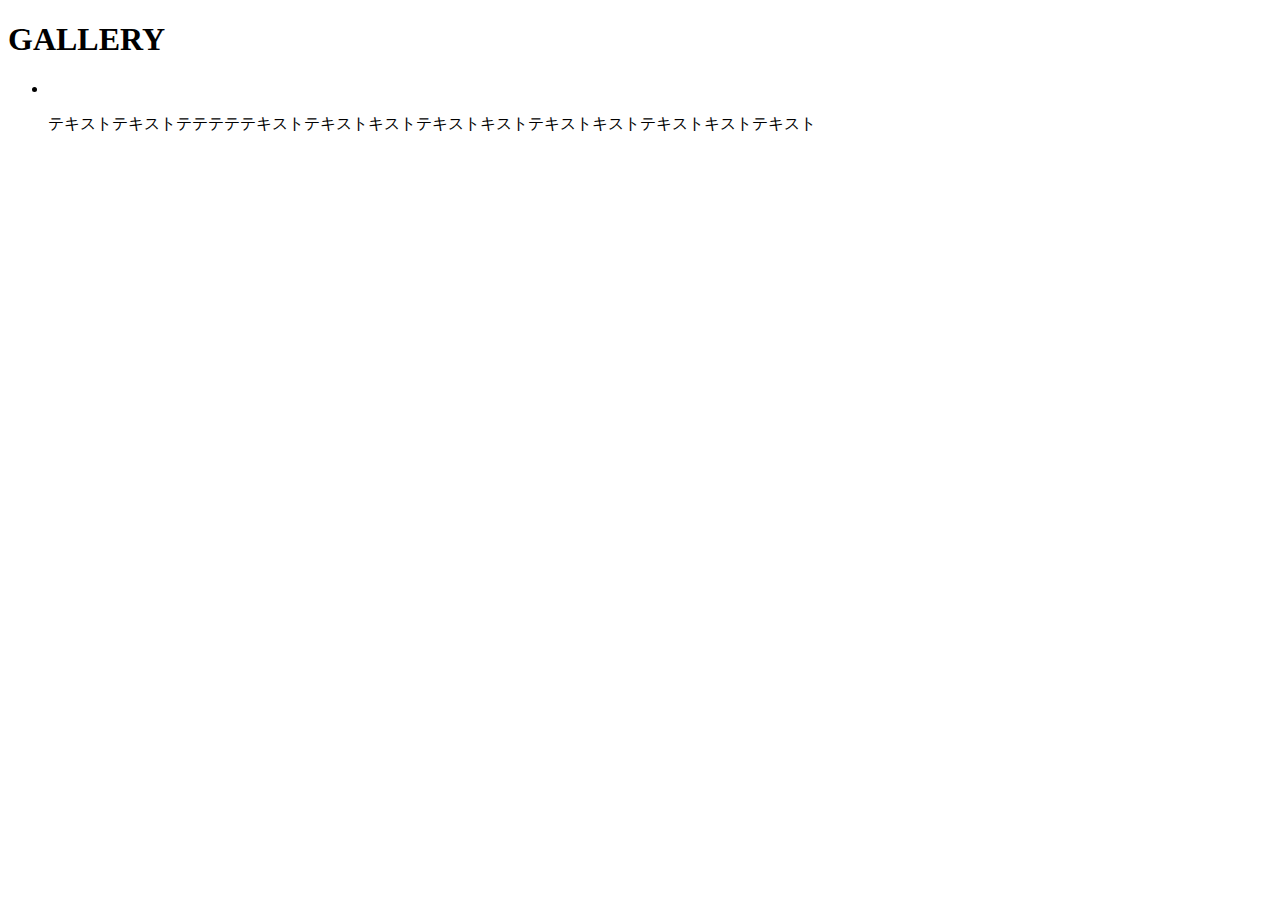
==== docs/gallery.html @ d65800fa "folder place change" ====
<!DOCTYPE html>
<html lang="ja">
<head>
    <title>BangkokGallerySite|Gallery</title>
    <meta name="keywords" content="バンコク,Bangkok,タイ,Thai,観光,">
    <meta name="description" content="バンコクの観光地や公共交通機関などについて、画像メインで紹介しております。">
    <meta charset="UTF-8">
    <meta name="viewport" content="width=device-width">
    <link rel="stylesheet" href="../css/reset.css">
    <link rel="stylesheet" href="../css/gallery.css">
</head>
<body>
<header>
    <div class="container">
        <h1 class="title">GALLERY</h1>
    </div>
</header>
<main>
    <div class="container">
        <div class="secShigtseeing">
            <h2 class="secTit"></h2>
            <ul>
                <li class="box">
                    <div class="leftBox"><img src="../img/gallery/imgBike.jpg" alt="" class="imgR"></div>
                    <div class="rightBox">
                        <p class="txt">テキストテキストテテテテテキストテキストキストテキストキストテキストキストテキストキストテキスト</p>
                    </div>
                </li>
            </ul>
        </div>
        <div class="secFoods">
            <h2 class="secTit"></h2>
        </div>
        <div class="secTraffic">
            <h2 class="secTit"></h2>
        </div>
        <div class="secHotel">
            <h2 class="secTit"></h2>
        </div>
        <div class="secImpression">
            <h2 class="secTit"></h2>
        </div>
    </div>
</main>
</body>
</html>
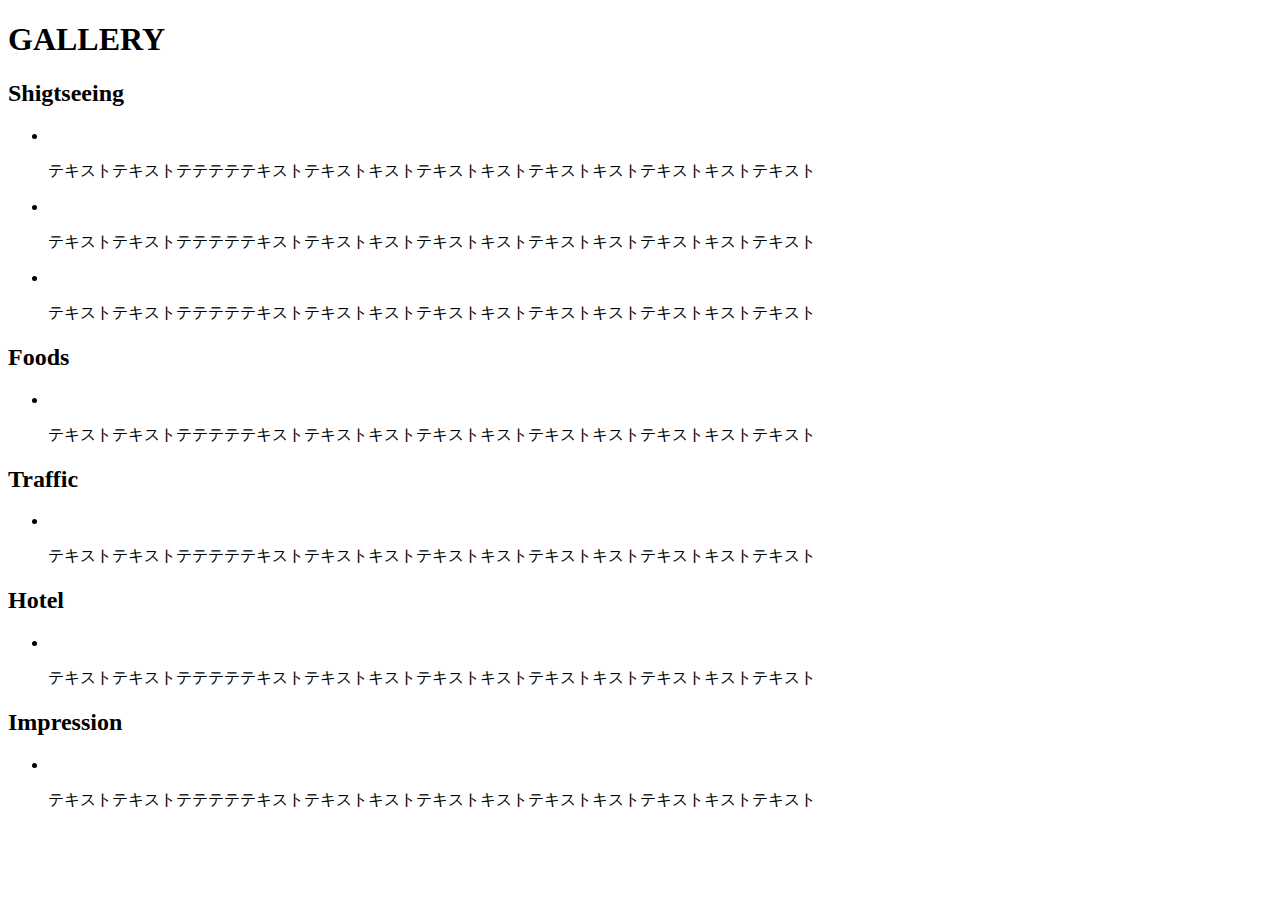
==== commit fcd89e87: "change files" ====
--- a/docs/gallery.html
+++ b/docs/gallery.html
@@ -18,27 +18,71 @@
 <main>
     <div class="container">
         <div class="secShigtseeing">
-            <h2 class="secTit"></h2>
+            <h2 class="secTit">Shigtseeing</h2>
             <ul>
                 <li class="box">
-                    <div class="leftBox"><img src="../img/gallery/imgBike.jpg" alt="" class="imgR"></div>
-                    <div class="rightBox">
+                    <div class="imgBox"><img src="../img/gallery/imgBike.jpg" alt="" class="imgR"></div>
+                    <div class="txtBox">
+                        <p class="txt">テキストテキストテテテテテキストテキストキストテキストキストテキストキストテキストキストテキスト</p>
+                    </div>
+                </li>
+                <li class="box">
+                    <div class="imgBox"><img src="../img/gallery/imgBike.jpg" alt="" class="imgR"></div>
+                    <div class="txtBox">
+                        <p class="txt">テキストテキストテテテテテキストテキストキストテキストキストテキストキストテキストキストテキスト</p>
+                    </div>
+                </li>
+                <li class="box">
+                    <div class="imgBox"><img src="../img/gallery/imgBike.jpg" alt="" class="imgR"></div>
+                    <div class="txtBox">
                         <p class="txt">テキストテキストテテテテテキストテキストキストテキストキストテキストキストテキストキストテキスト</p>
                     </div>
                 </li>
             </ul>
         </div>
         <div class="secFoods">
-            <h2 class="secTit"></h2>
+            <h2 class="secTit">Foods</h2>
+            <ul>
+                <li class="box">
+                    <div class="imgBox"><img src="../img/gallery/imgBike.jpg" alt="" class="imgR"></div>
+                    <div class="txtBox">
+                        <p class="txt">テキストテキストテテテテテキストテキストキストテキストキストテキストキストテキストキストテキスト</p>
+                    </div>
+                </li>
+            </ul>
         </div>
         <div class="secTraffic">
-            <h2 class="secTit"></h2>
+            <h2 class="secTit">Traffic</h2>
+            <ul>
+                <li class="box">
+                    <div class="imgBox"><img src="../img/gallery/imgBike.jpg" alt="" class="imgR"></div>
+                    <div class="txtBox">
+                        <p class="txt">テキストテキストテテテテテキストテキストキストテキストキストテキストキストテキストキストテキスト</p>
+                    </div>
+                </li>
+            </ul>
         </div>
         <div class="secHotel">
-            <h2 class="secTit"></h2>
+            <h2 class="secTit">Hotel</h2>
+            <ul>
+                <li class="box">
+                    <div class="imgBox"><img src="../img/gallery/imgBike.jpg" alt="" class="imgR"></div>
+                    <div class="txtBox">
+                        <p class="txt">テキストテキストテテテテテキストテキストキストテキストキストテキストキストテキストキストテキスト</p>
+                    </div>
+                </li>
+            </ul>
         </div>
         <div class="secImpression">
-            <h2 class="secTit"></h2>
+            <h2 class="secTit">Impression</h2>
+            <ul>
+                <li class="box">
+                    <div class="imgBox"><img src="../img/gallery/imgBike.jpg" alt="" class="imgR"></div>
+                    <div class="txtBox">
+                        <p class="txt">テキストテキストテテテテテキストテキストキストテキストキストテキストキストテキストキストテキスト</p>
+                    </div>
+                </li>
+            </ul>
         </div>
     </div>
 </main>
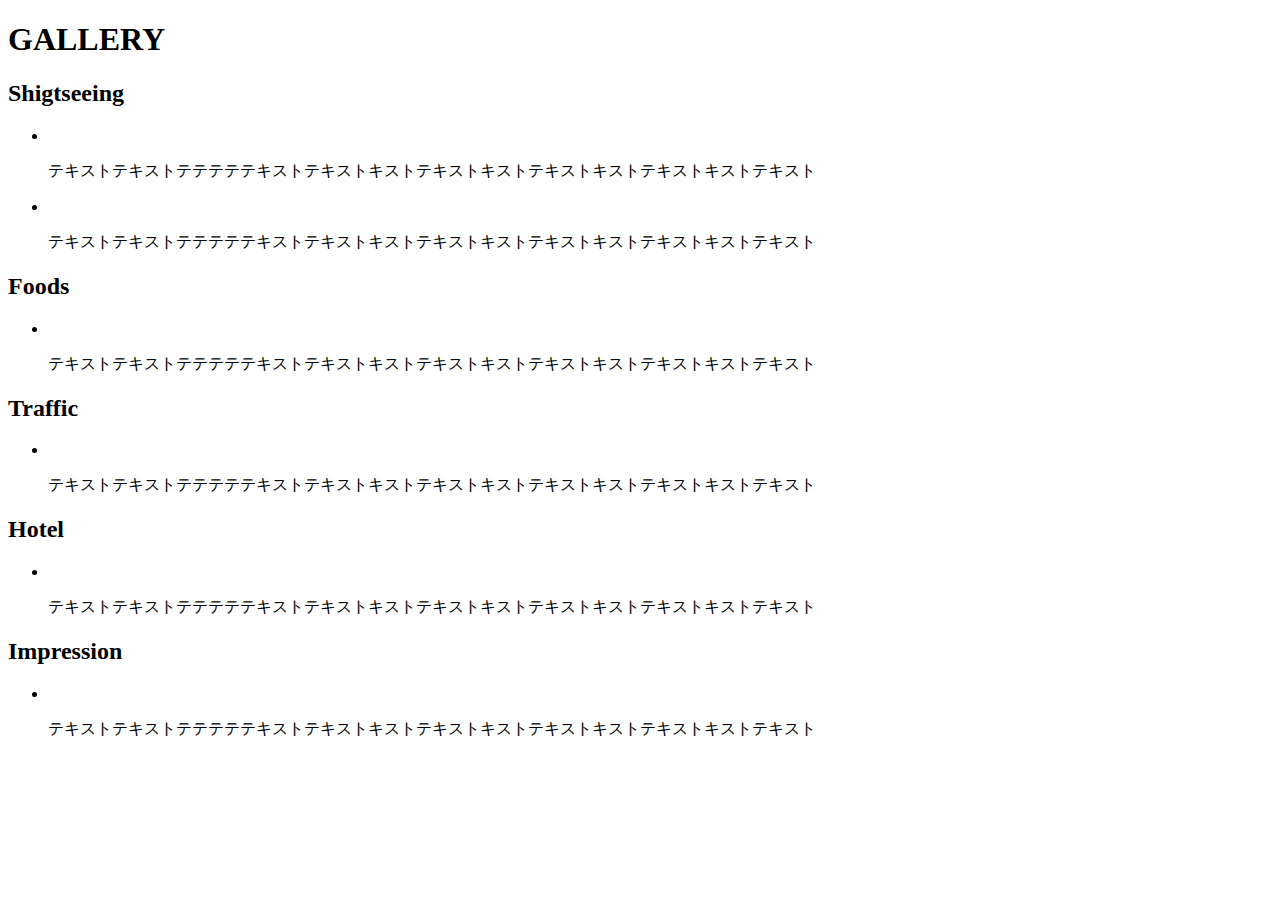
==== commit e02abda4: "a littele changes" ====
--- a/docs/gallery.html
+++ b/docs/gallery.html
@@ -20,12 +20,6 @@
         <div class="secShigtseeing">
             <h2 class="secTit">Shigtseeing</h2>
             <ul>
-                <li class="box">
-                    <div class="imgBox"><img src="../img/gallery/imgBike.jpg" alt="" class="imgR"></div>
-                    <div class="txtBox">
-                        <p class="txt">テキストテキストテテテテテキストテキストキストテキストキストテキストキストテキストキストテキスト</p>
-                    </div>
-                </li>
                 <li class="box">
                     <div class="imgBox"><img src="../img/gallery/imgBike.jpg" alt="" class="imgR"></div>
                     <div class="txtBox">
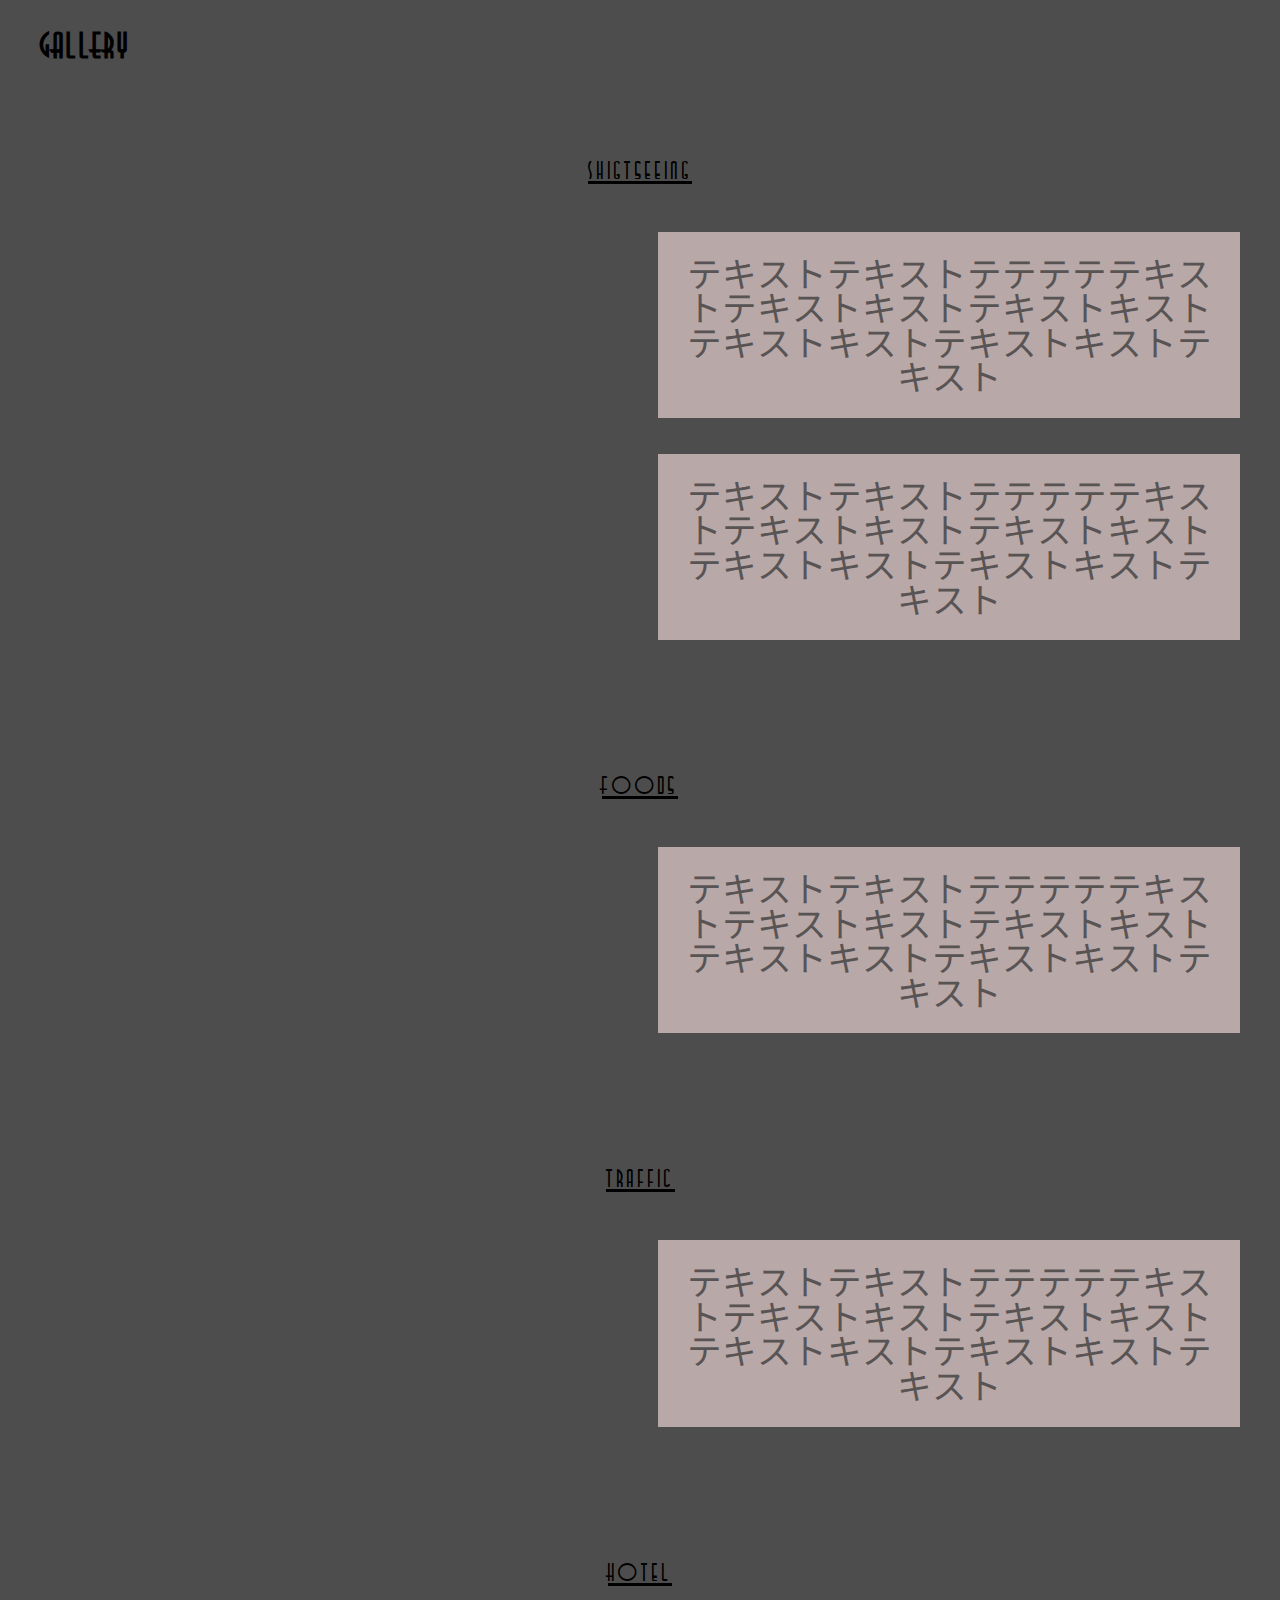
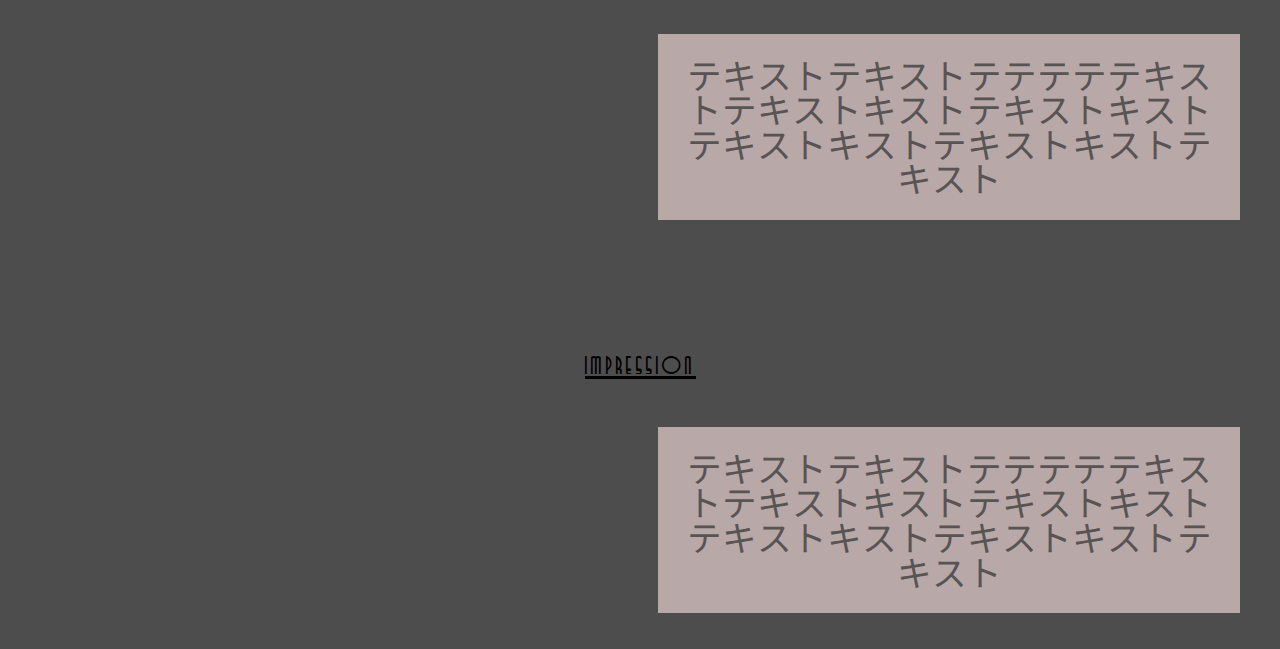
==== commit 90113a88: "change path" ====
--- a/docs/gallery.html
+++ b/docs/gallery.html
@@ -6,8 +6,8 @@
     <meta name="description" content="バンコクの観光地や公共交通機関などについて、画像メインで紹介しております。">
     <meta charset="UTF-8">
     <meta name="viewport" content="width=device-width">
-    <link rel="stylesheet" href="../css/reset.css">
-    <link rel="stylesheet" href="../css/gallery.css">
+    <link rel="stylesheet" href="./css/reset.css">
+    <link rel="stylesheet" href="./css/gallery.css">
 </head>
 <body>
 <header>
--- a/docs/css/gallery.css
+++ b/docs/css/gallery.css
@@ -0,0 +1,92 @@
+@charset "utf-8";
+
+@font-face {
+	font-family: 'TALLDECO';
+	src: url(../fonts/TALLDECO.TTF);
+}
+@font-face {
+	font-family: 'Noto Sans JP';
+	font-style: normal;
+	font-weight:100;
+	src: url(../fonts/NotoSansCJKjp/NotoSansCJKjp-Thin.woff2) format('woff2'),
+		 url(../fonts/NotoSansCJKjp/NotoSansCJKjp-Thin.woff) format('woff'),
+		 url(../fonts/NotoSansCJKjp/NotoSansCJKjp-Thin.otf) format('opentype');
+}
+@font-face {
+	font-family: 'Noto Sans JP';
+	font-style: normal;
+	font-weight:200;
+	src: url(../fonts/NotoSansCJKjp/NotoSansCJKjp-Light.woff2) format('woff2'),
+		 url(../fonts/NotoSansCJKjp/NotoSansCJKjp-Light.woff) format('woff'),
+		 url(../fonts/NotoSansCJKjp/NotoSansCJKjp-Light.otf) format('opentype');
+}
+@font-face {
+	font-family: 'Noto Sans JP';
+	font-style: normal;
+	font-weight: 300;
+	src: url(../fonts/NotoSansCJKjp/NotoSansCJKjp-DemiLight.woff2) format('woff2'),
+		 url(../fonts/NotoSansCJKjp/NotoSansCJKjp-DemiLight.woff) format('woff'),
+		 url(../fonts/NotoSansCJKjp/NotoSansCJKjp-DemiLight.otf) format('opentype');
+}
+@font-face {
+	font-family: 'Noto Sans JP';
+	font-style: normal;
+	font-weight:400;
+	src: url(../fonts/NotoSansCJKjp/NotoSansCJKjp-Regular.woff2) format('woff2'),
+		 url(../fonts/NotoSansCJKjp/NotoSansCJKjp-Regular.woff) format('woff'),
+		 url(../fonts/NotoSansCJKjp/NotoSansCJKjp-Regular.otf) format('opentype');
+}
+.imgR{
+	width:100%;
+	height:auto;
+}
+
+body{
+	background-color: #4E4D4D;
+	font-family: 'Noto Sans JP';
+	color: #585454;
+	position: relative;
+	text-align: center;
+}
+.container{
+	width: 93.75%;
+	margin: 0 auto;
+}
+header{
+	font-family: 'TALLDECO', cursive;
+	width: 100%;
+	color: #000;
+	font-size: 35px;
+	font-weight: normal;
+	text-align: left;
+	letter-spacing: 1px;
+	margin-top: 2%; 
+}
+.secTit{
+	display: inline-block;
+	margin: 8% auto 4%;
+	letter-spacing: 2px;
+	font-family: 'TALLDECO', cursive;
+	font-size: 24px;
+	border-bottom: 3px solid #000;
+	color: #000;
+	font-weight: normal;
+}
+.box{
+	width: 100%;
+	margin-bottom: 3%;
+	display: flex;
+	justify-content: space-between;
+}
+.imgBox{
+	width: 48.5%;
+}
+.txtBox{
+	width: 48.5%;
+	background: #B9A8A8;
+	font-size: 2.7vw;
+	padding: 2%;
+	display: flex;
+	align-items: center;
+	box-sizing: border-box;
+}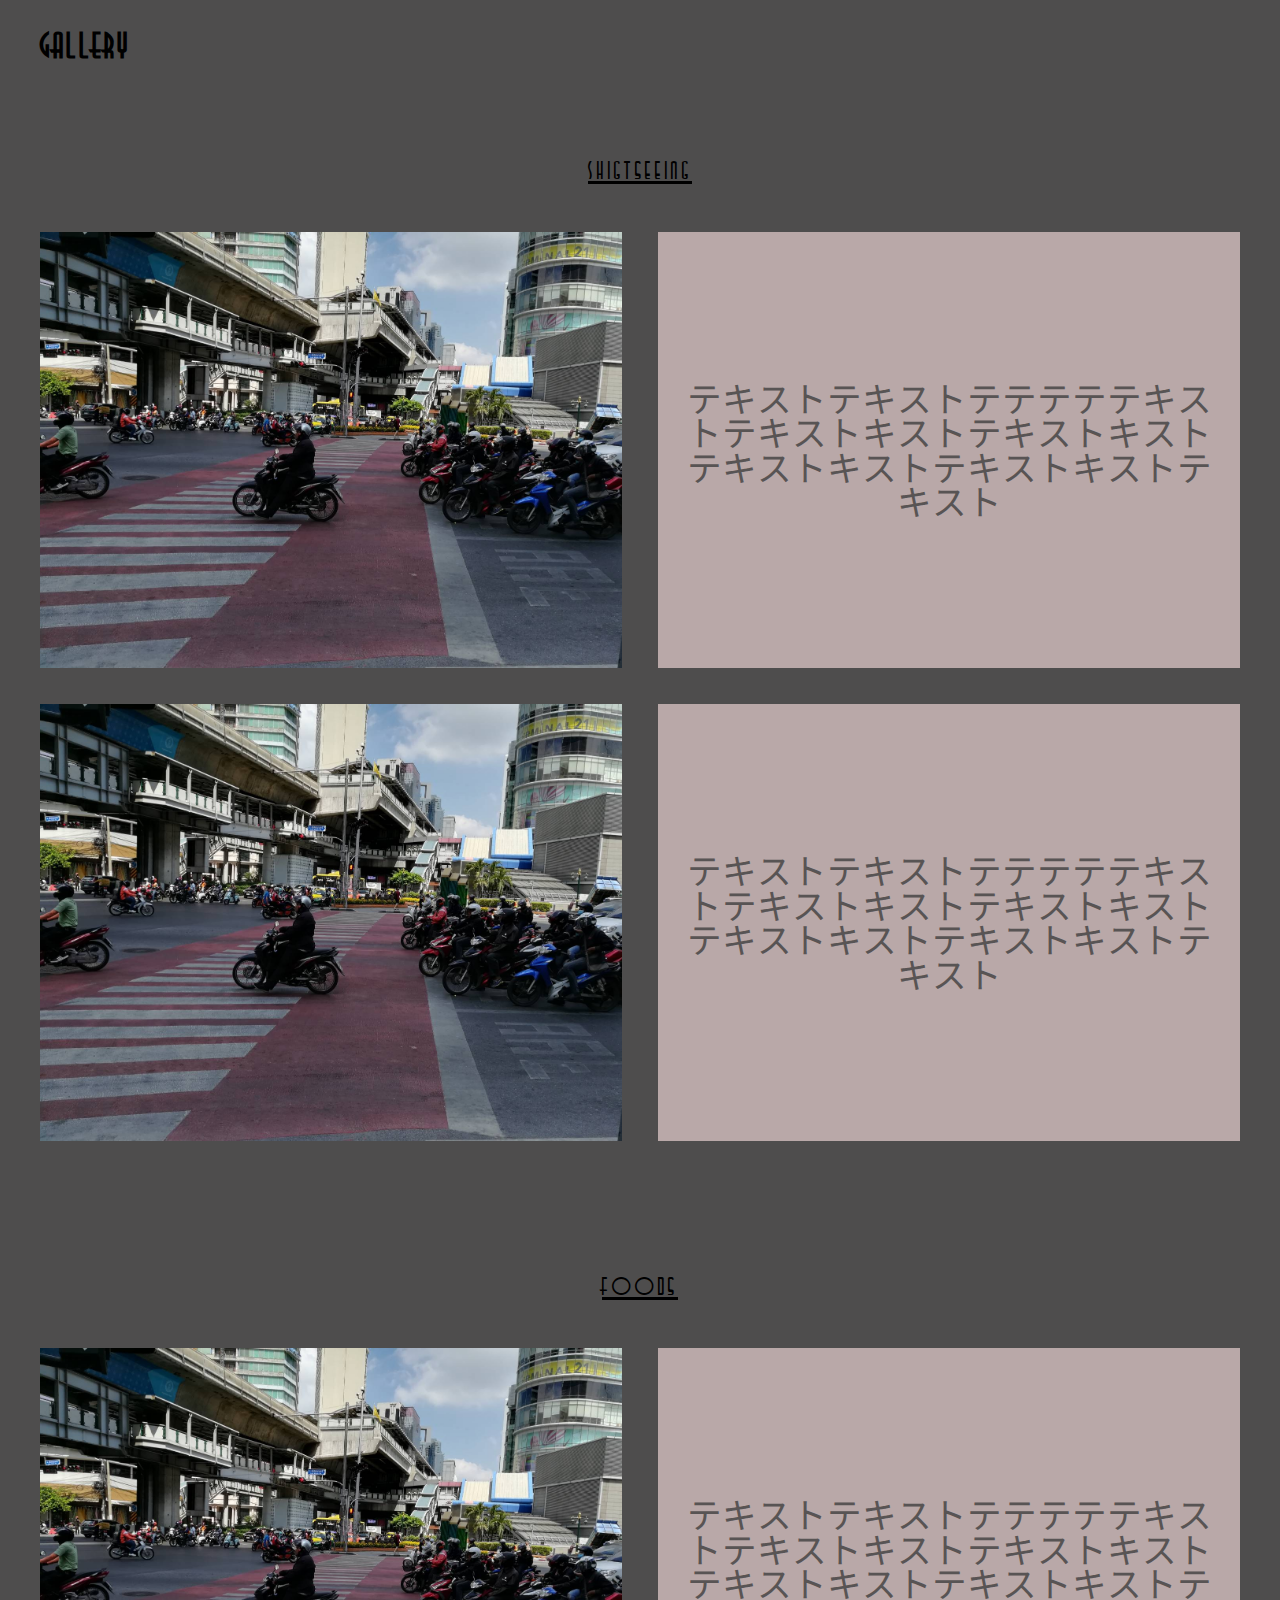
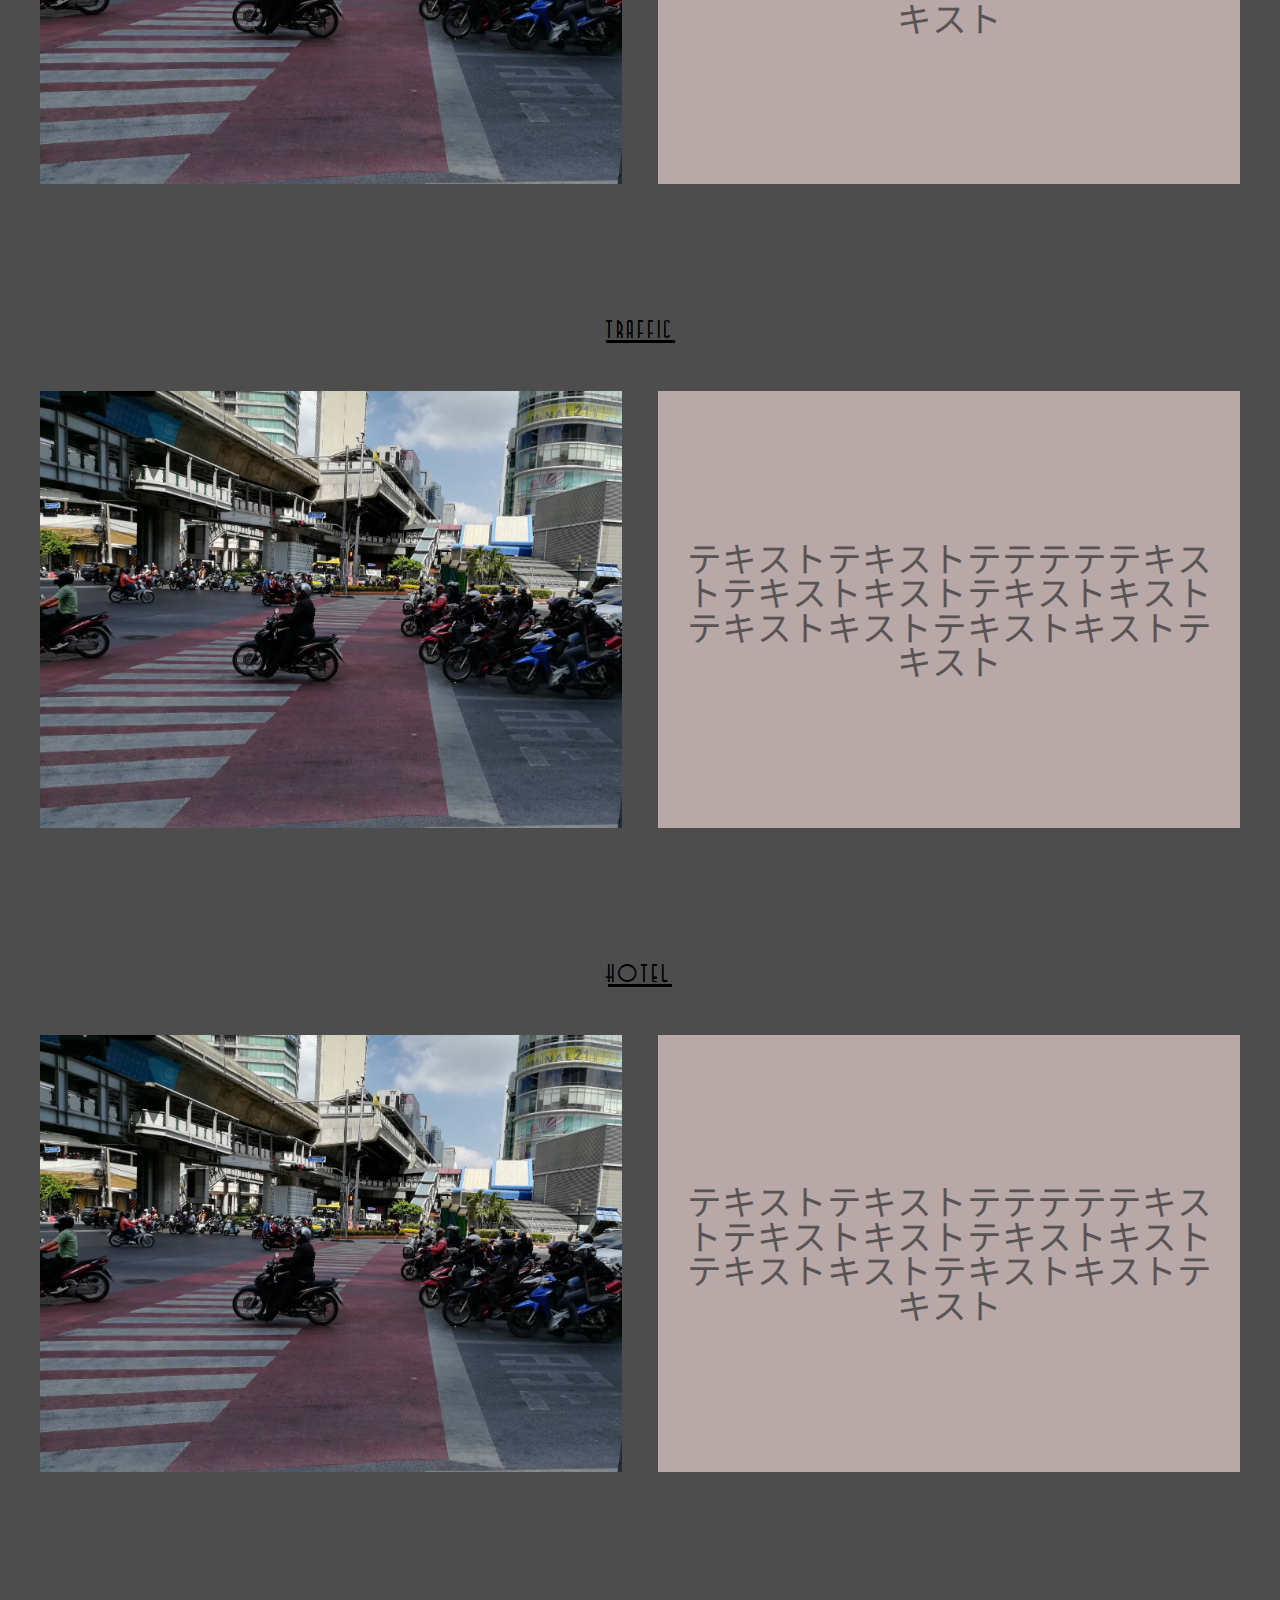
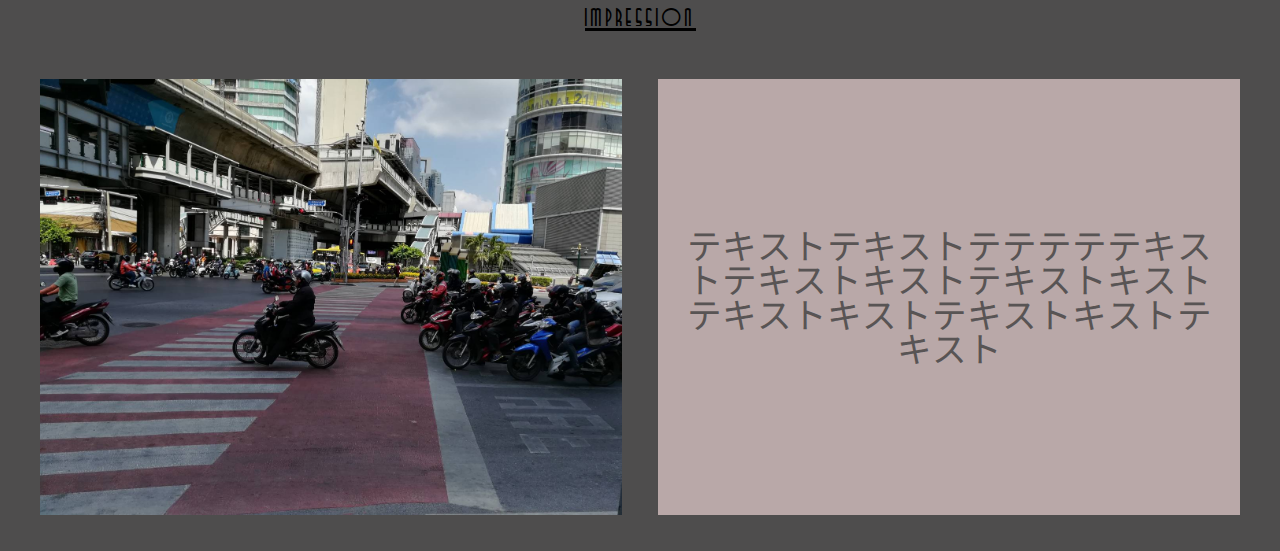
==== commit 988d361d: "change pash again" ====
--- a/docs/gallery.html
+++ b/docs/gallery.html
@@ -21,13 +21,13 @@
             <h2 class="secTit">Shigtseeing</h2>
             <ul>
                 <li class="box">
-                    <div class="imgBox"><img src="../img/gallery/imgBike.jpg" alt="" class="imgR"></div>
+                    <div class="imgBox"><img src="./img/gallery/imgBike.jpg" alt="" class="imgR"></div>
                     <div class="txtBox">
                         <p class="txt">テキストテキストテテテテテキストテキストキストテキストキストテキストキストテキストキストテキスト</p>
                     </div>
                 </li>
                 <li class="box">
-                    <div class="imgBox"><img src="../img/gallery/imgBike.jpg" alt="" class="imgR"></div>
+                    <div class="imgBox"><img src="./img/gallery/imgBike.jpg" alt="" class="imgR"></div>
                     <div class="txtBox">
                         <p class="txt">テキストテキストテテテテテキストテキストキストテキストキストテキストキストテキストキストテキスト</p>
                     </div>
@@ -38,7 +38,7 @@
             <h2 class="secTit">Foods</h2>
             <ul>
                 <li class="box">
-                    <div class="imgBox"><img src="../img/gallery/imgBike.jpg" alt="" class="imgR"></div>
+                    <div class="imgBox"><img src="./img/gallery/imgBike.jpg" alt="" class="imgR"></div>
                     <div class="txtBox">
                         <p class="txt">テキストテキストテテテテテキストテキストキストテキストキストテキストキストテキストキストテキスト</p>
                     </div>
@@ -49,7 +49,7 @@
             <h2 class="secTit">Traffic</h2>
             <ul>
                 <li class="box">
-                    <div class="imgBox"><img src="../img/gallery/imgBike.jpg" alt="" class="imgR"></div>
+                    <div class="imgBox"><img src="./img/gallery/imgBike.jpg" alt="" class="imgR"></div>
                     <div class="txtBox">
                         <p class="txt">テキストテキストテテテテテキストテキストキストテキストキストテキストキストテキストキストテキスト</p>
                     </div>
@@ -60,7 +60,7 @@
             <h2 class="secTit">Hotel</h2>
             <ul>
                 <li class="box">
-                    <div class="imgBox"><img src="../img/gallery/imgBike.jpg" alt="" class="imgR"></div>
+                    <div class="imgBox"><img src="./img/gallery/imgBike.jpg" alt="" class="imgR"></div>
                     <div class="txtBox">
                         <p class="txt">テキストテキストテテテテテキストテキストキストテキストキストテキストキストテキストキストテキスト</p>
                     </div>
@@ -71,7 +71,7 @@
             <h2 class="secTit">Impression</h2>
             <ul>
                 <li class="box">
-                    <div class="imgBox"><img src="../img/gallery/imgBike.jpg" alt="" class="imgR"></div>
+                    <div class="imgBox"><img src="./img/gallery/imgBike.jpg" alt="" class="imgR"></div>
                     <div class="txtBox">
                         <p class="txt">テキストテキストテテテテテキストテキストキストテキストキストテキストキストテキストキストテキスト</p>
                     </div>
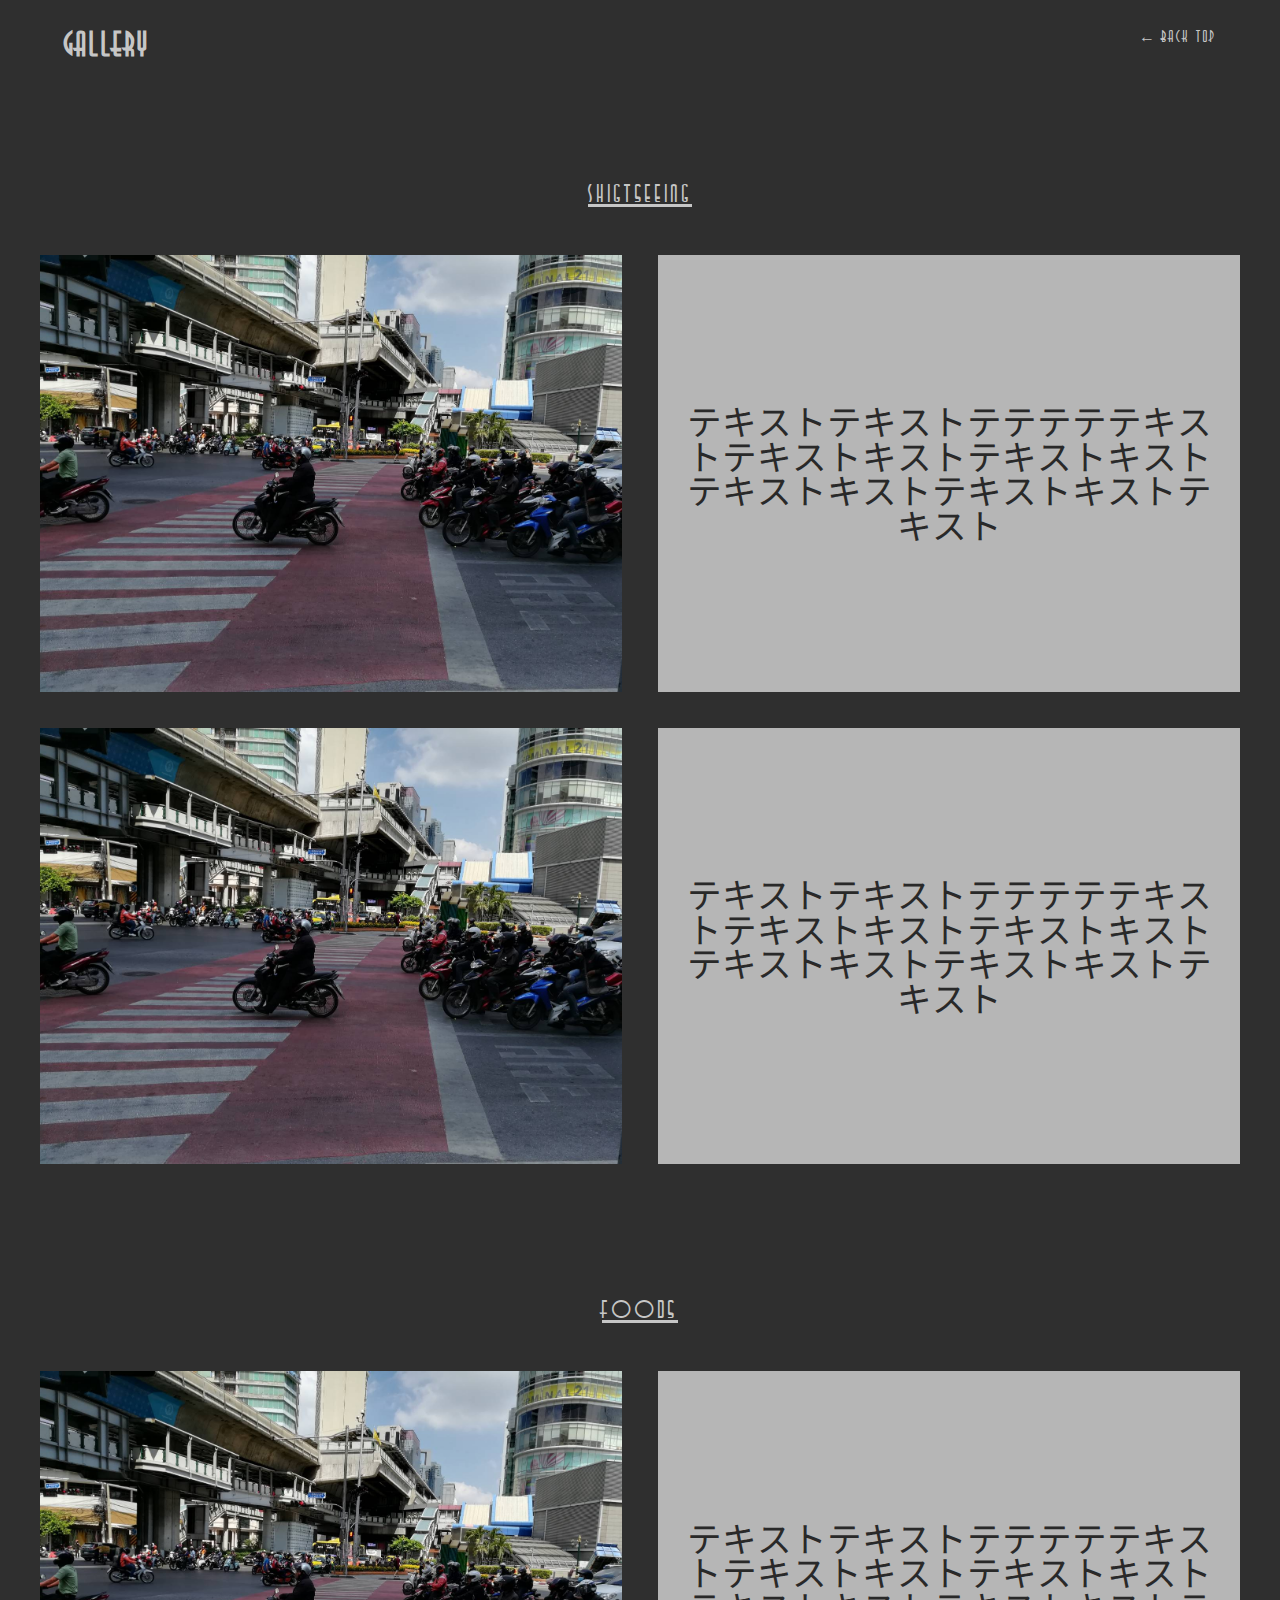
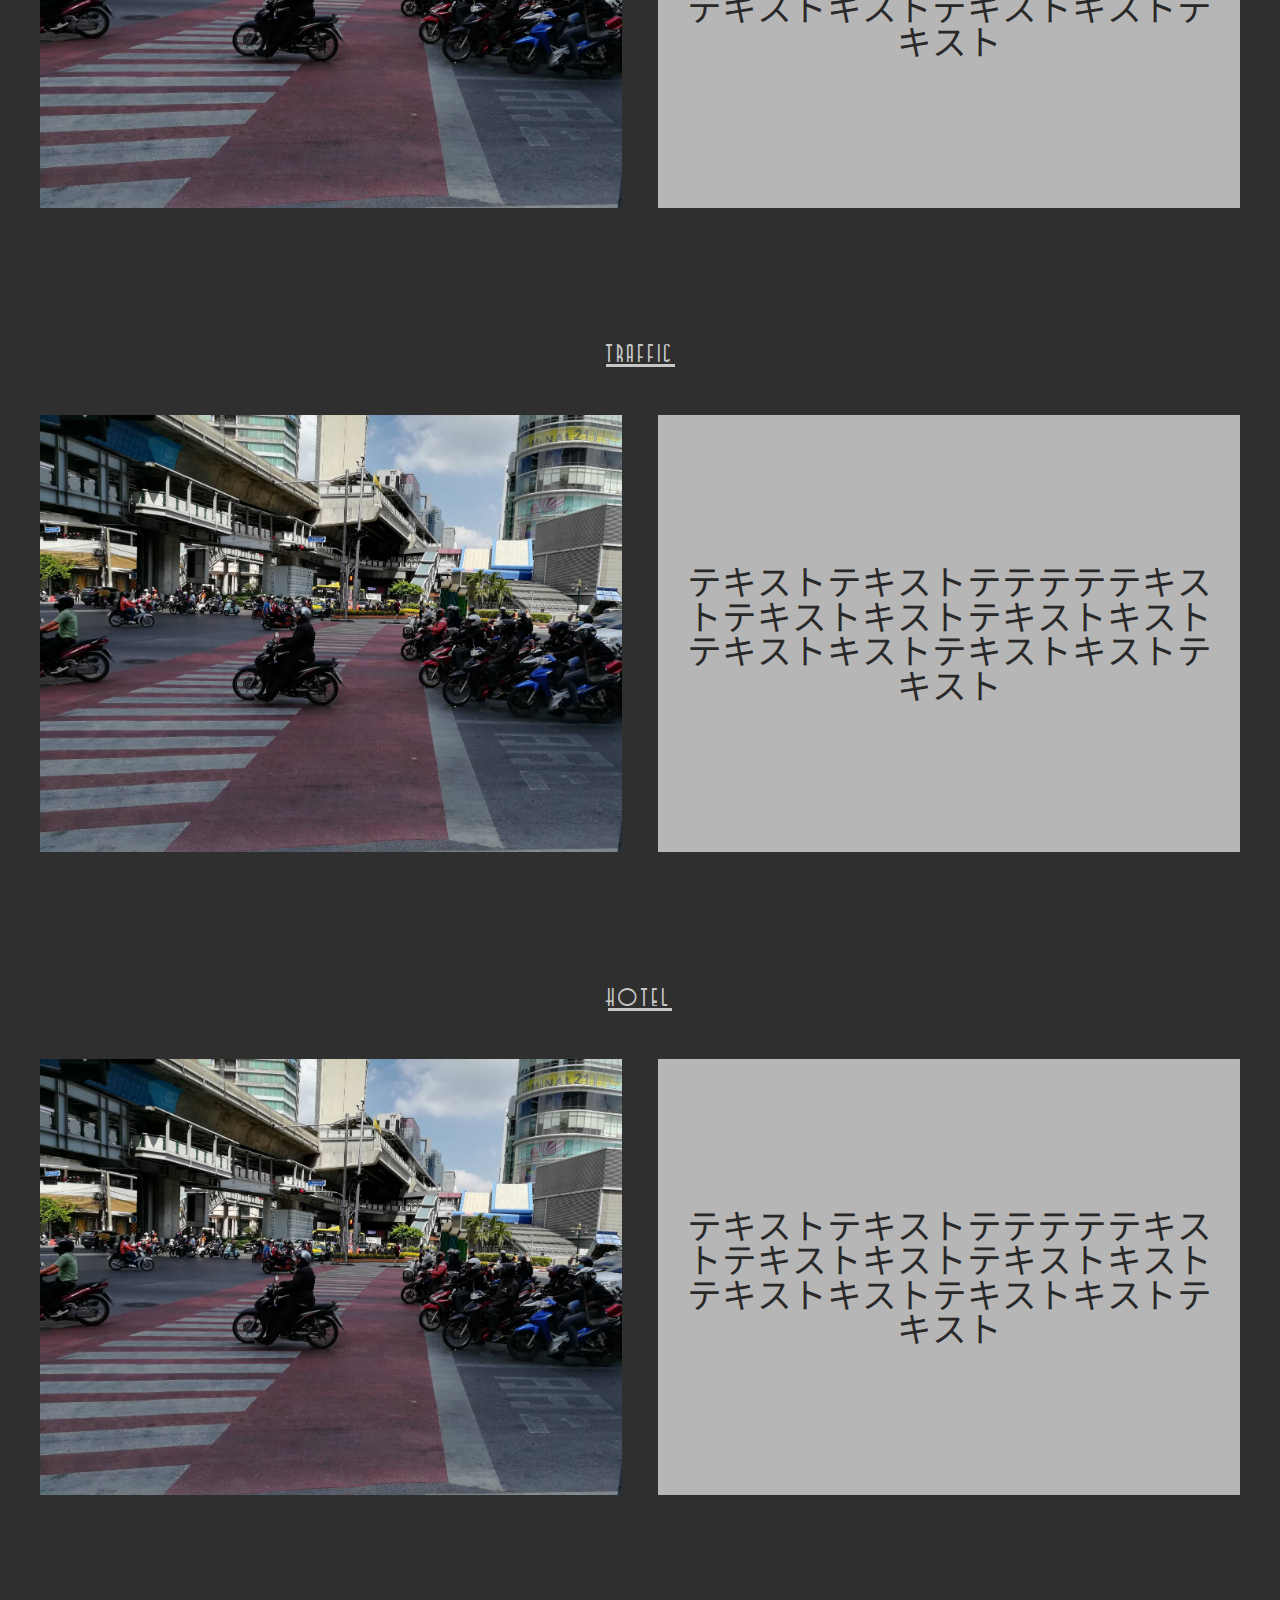
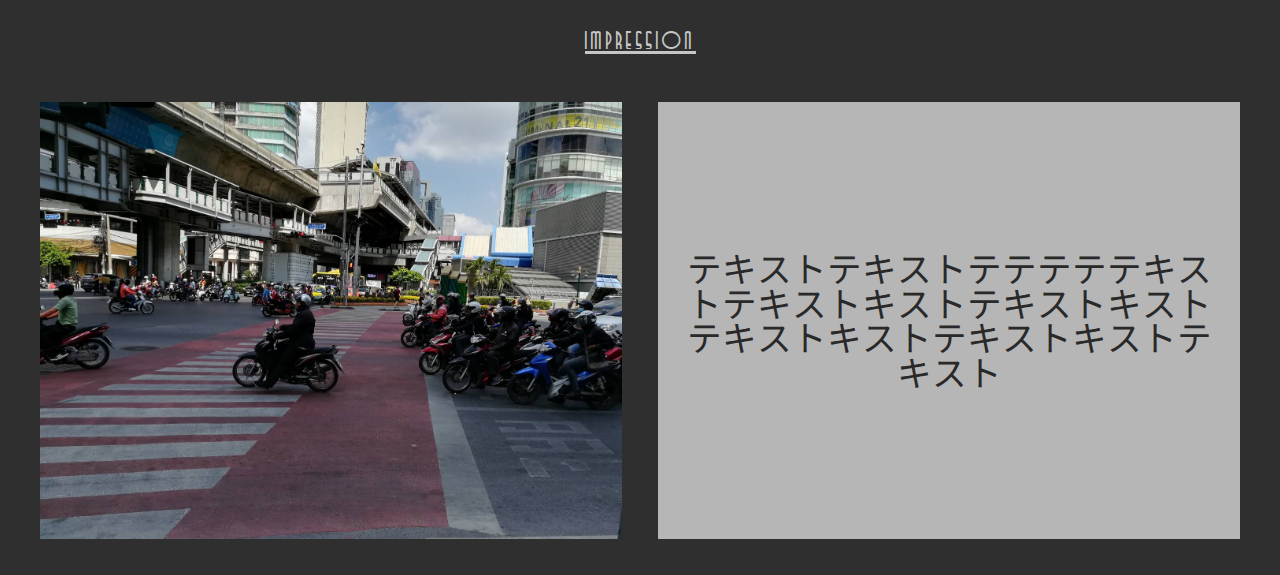
==== commit 258bf374: "change bankok" ====
--- a/docs/gallery.html
+++ b/docs/gallery.html
@@ -13,6 +13,7 @@
 <header>
     <div class="container">
         <h1 class="title">GALLERY</h1>
+        <div class="backTop"><a href="./index.html">← BACK TOP</a></div>
     </div>
 </header>
 <main>
--- a/docs/css/gallery.css
+++ b/docs/css/gallery.css
@@ -42,9 +42,9 @@
 }
 
 body{
-	background-color: #4E4D4D;
+	background-color: #2F2F2F;
 	font-family: 'Noto Sans JP';
-	color: #585454;
+	color: #292929;
 	position: relative;
 	text-align: center;
 }
@@ -55,12 +55,39 @@
 header{
 	font-family: 'TALLDECO', cursive;
 	width: 100%;
-	color: #000;
-	font-size: 35px;
+	color: #C6C6C6;
+	font-size: 33px;
 	font-weight: normal;
 	text-align: left;
 	letter-spacing: 1px;
-	margin-top: 2%; 
+	padding: 2%;
+	box-sizing: border-box;
+}
+header .container{
+	display: flex;
+	justify-content: space-between;
+}
+header .title{
+	display: inline-block;
+}
+.backTop{
+	/* position: fixed;
+	top: 2%;
+	right: 5%; */
+	font-size: 16px;
+	line-height: 1.2;
+	font-weight: normal;
+	letter-spacing: 1px;
+	display: inline-block;
+}
+.backTop a{
+	cursor: pointer;
+	text-decoration: none;
+	color: #C6C6C6;
+}
+
+.backTop a:hover{
+	opacity: 0.7;
 }
 .secTit{
 	display: inline-block;
@@ -68,8 +95,8 @@
 	letter-spacing: 2px;
 	font-family: 'TALLDECO', cursive;
 	font-size: 24px;
-	border-bottom: 3px solid #000;
-	color: #000;
+	border-bottom: 3px solid #C6C6C6;
+	color: #C6C6C6;
 	font-weight: normal;
 }
 .box{
@@ -83,7 +110,7 @@
 }
 .txtBox{
 	width: 48.5%;
-	background: #B9A8A8;
+	background: rgba(255, 255, 255, 0.65);
 	font-size: 2.7vw;
 	padding: 2%;
 	display: flex;
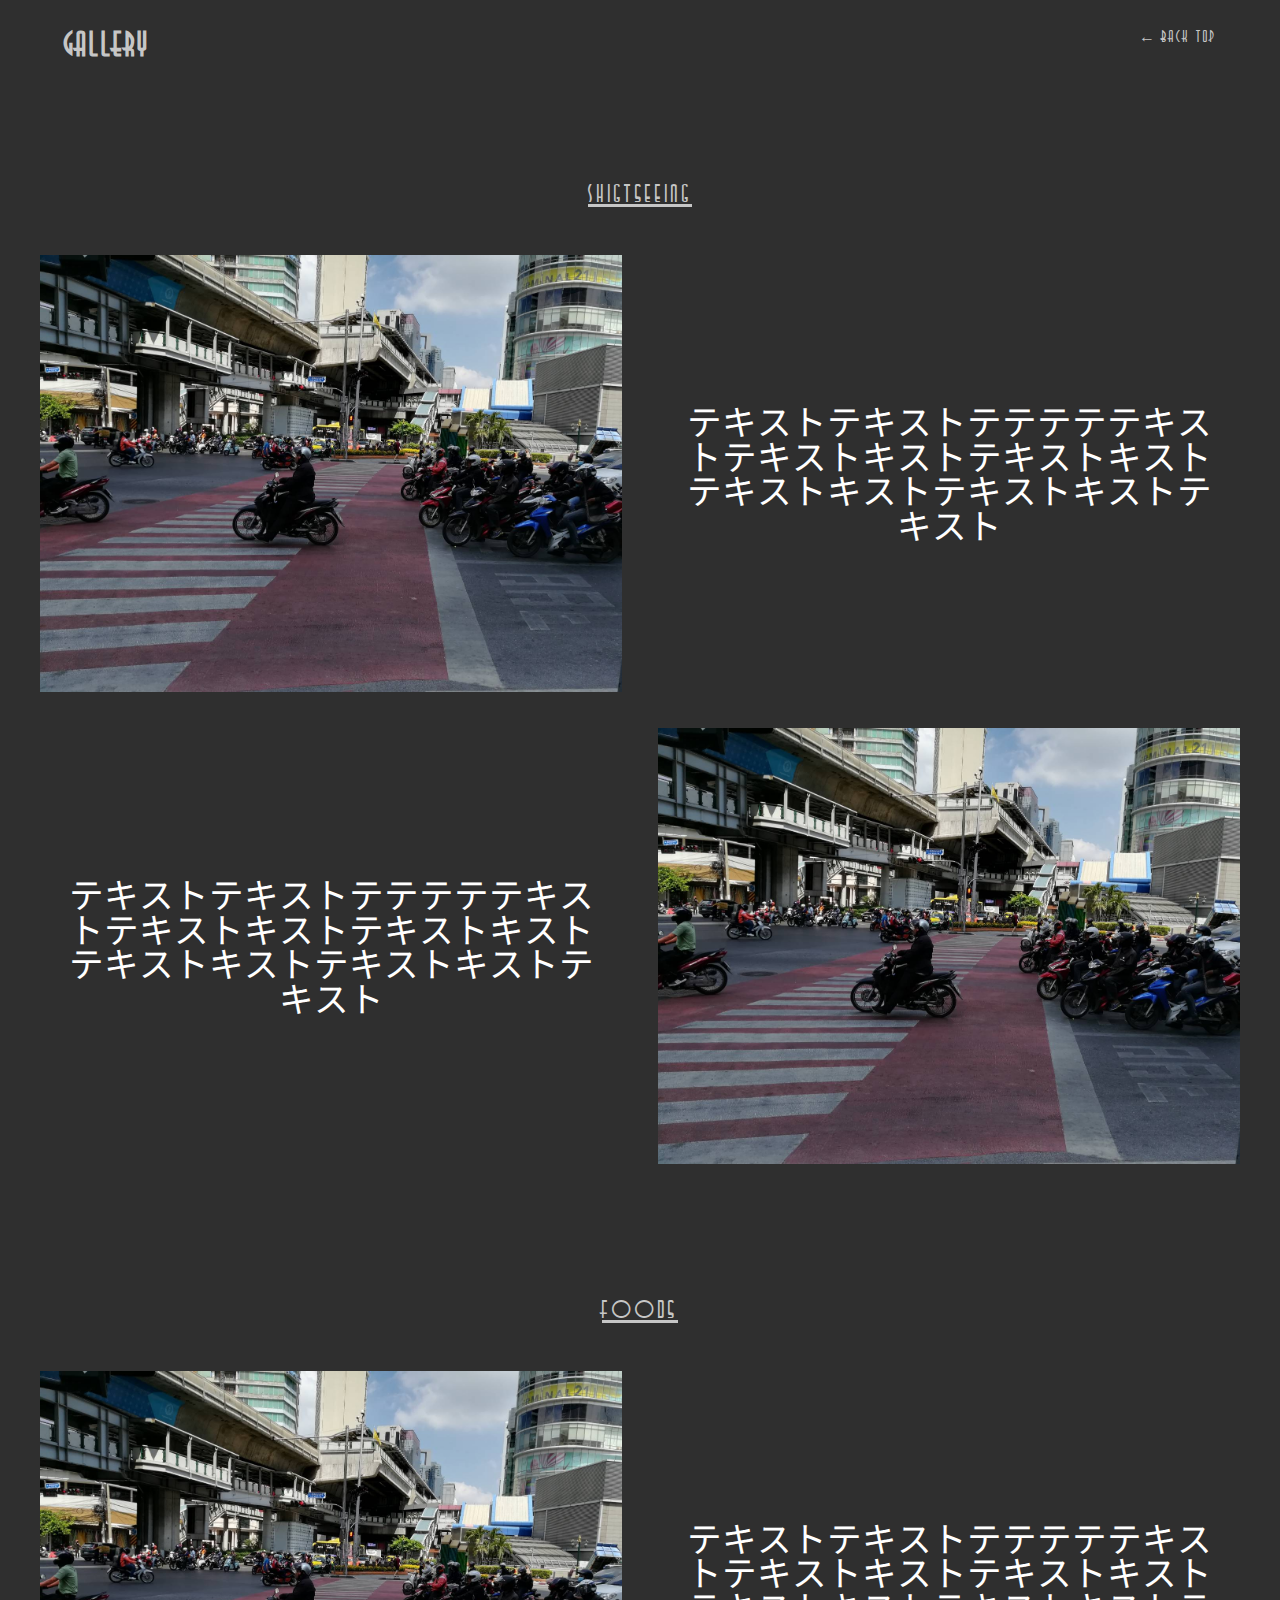
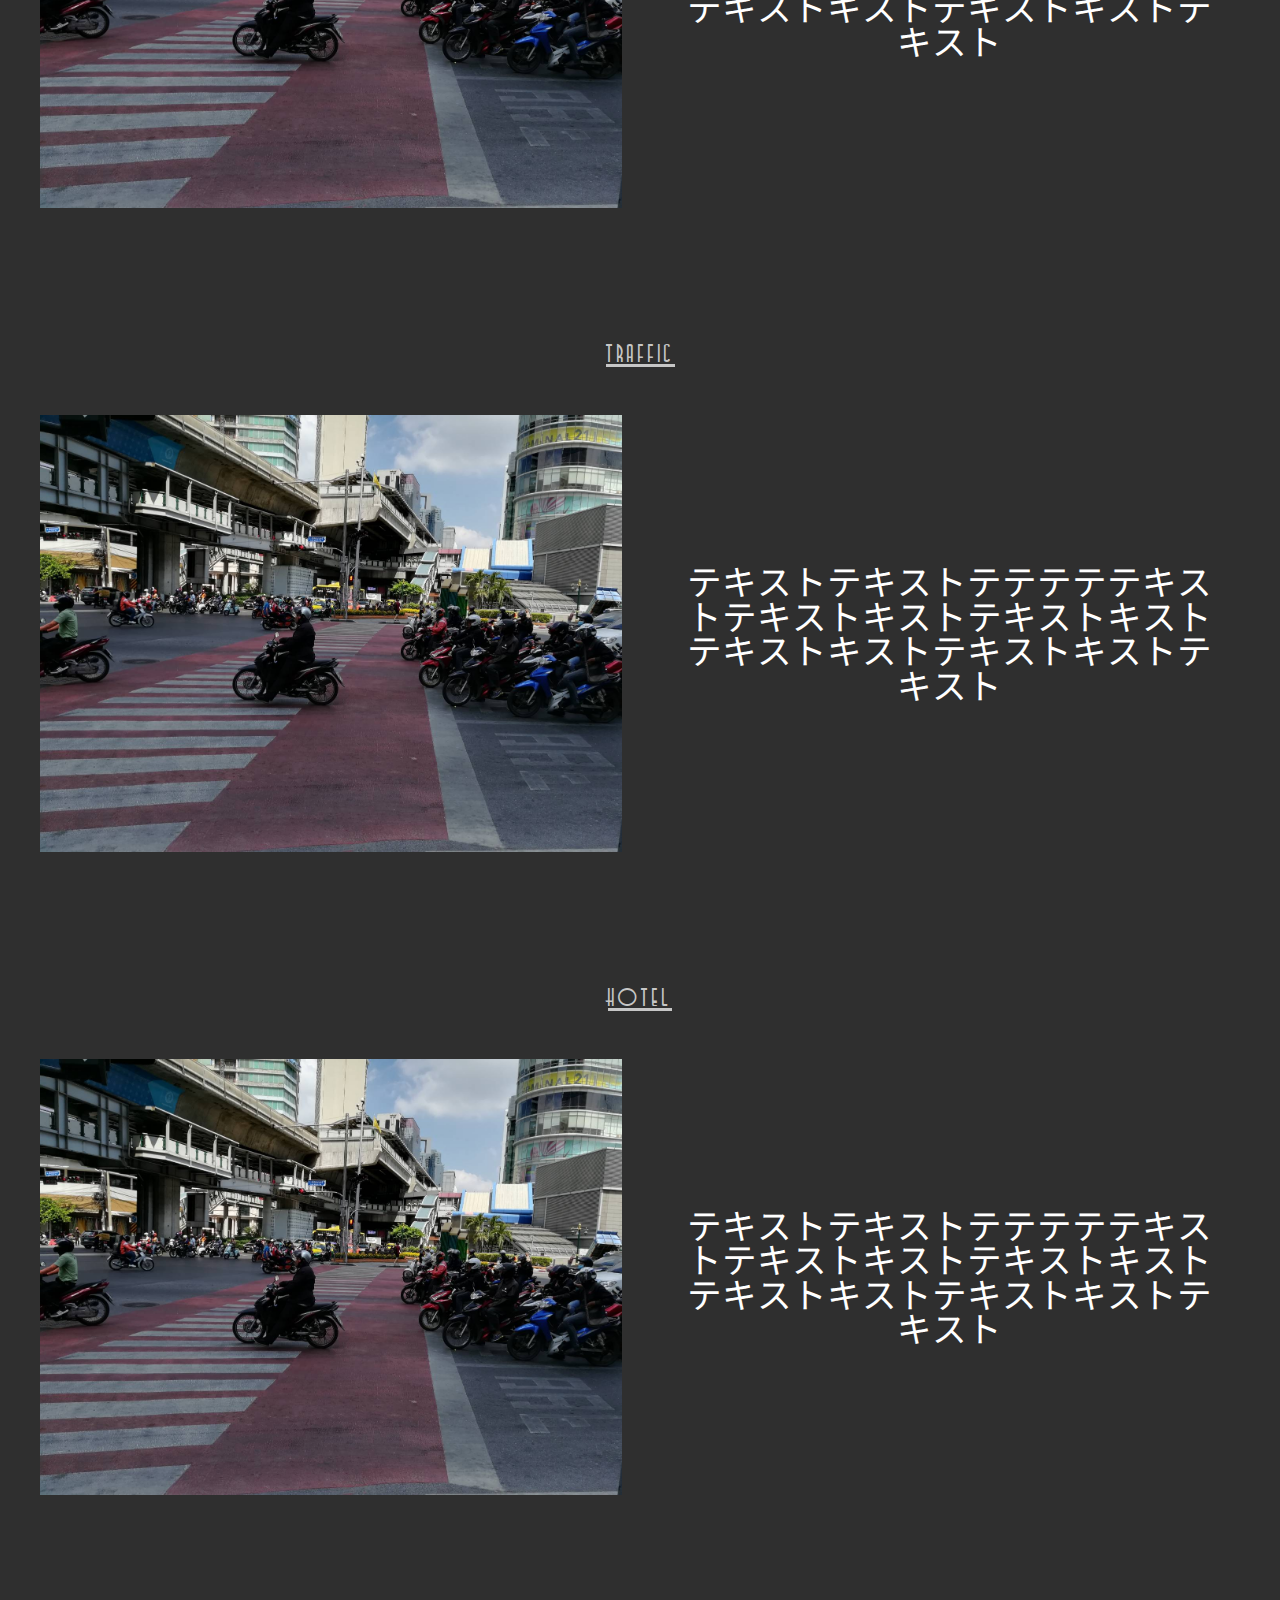
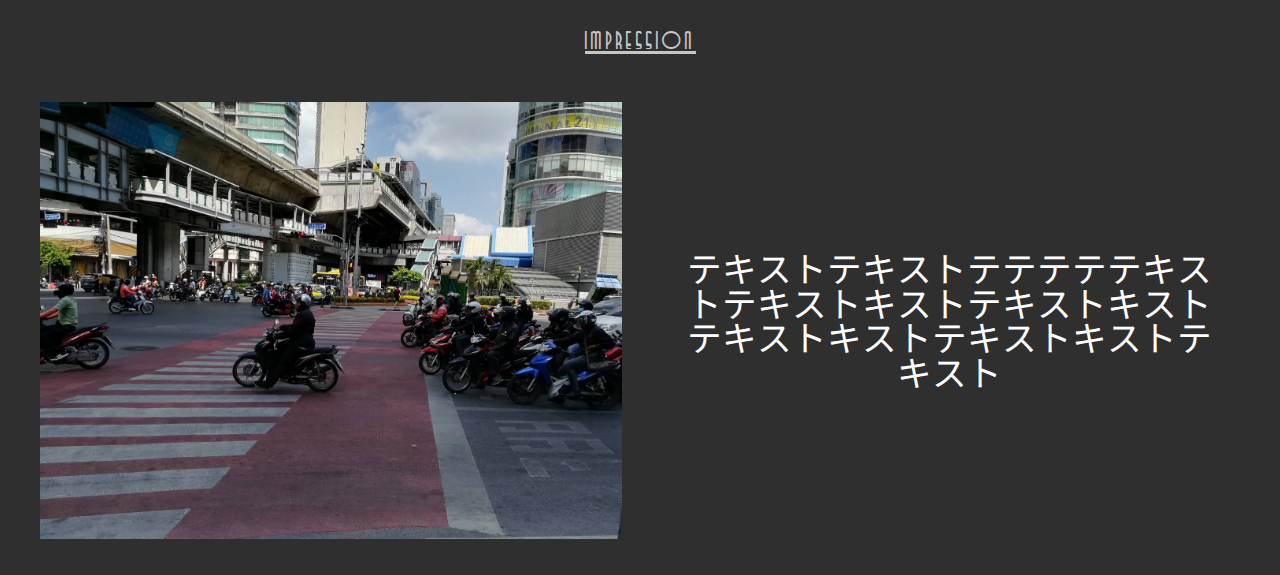
==== commit 226d8ab5: "change bankok img position" ====
--- a/docs/gallery.html
+++ b/docs/gallery.html
@@ -28,10 +28,10 @@
                     </div>
                 </li>
                 <li class="box">
-                    <div class="imgBox"><img src="./img/gallery/imgBike.jpg" alt="" class="imgR"></div>
                     <div class="txtBox">
                         <p class="txt">テキストテキストテテテテテキストテキストキストテキストキストテキストキストテキストキストテキスト</p>
                     </div>
+                    <div class="imgBox"><img src="./img/gallery/imgBike.jpg" alt="" class="imgR"></div>
                 </li>
             </ul>
         </div>
--- a/docs/css/gallery.css
+++ b/docs/css/gallery.css
@@ -110,7 +110,8 @@
 }
 .txtBox{
 	width: 48.5%;
-	background: rgba(255, 255, 255, 0.65);
+	color: #FFF;
+	/* background: rgba(255, 255, 255, 0.65); */
 	font-size: 2.7vw;
 	padding: 2%;
 	display: flex;
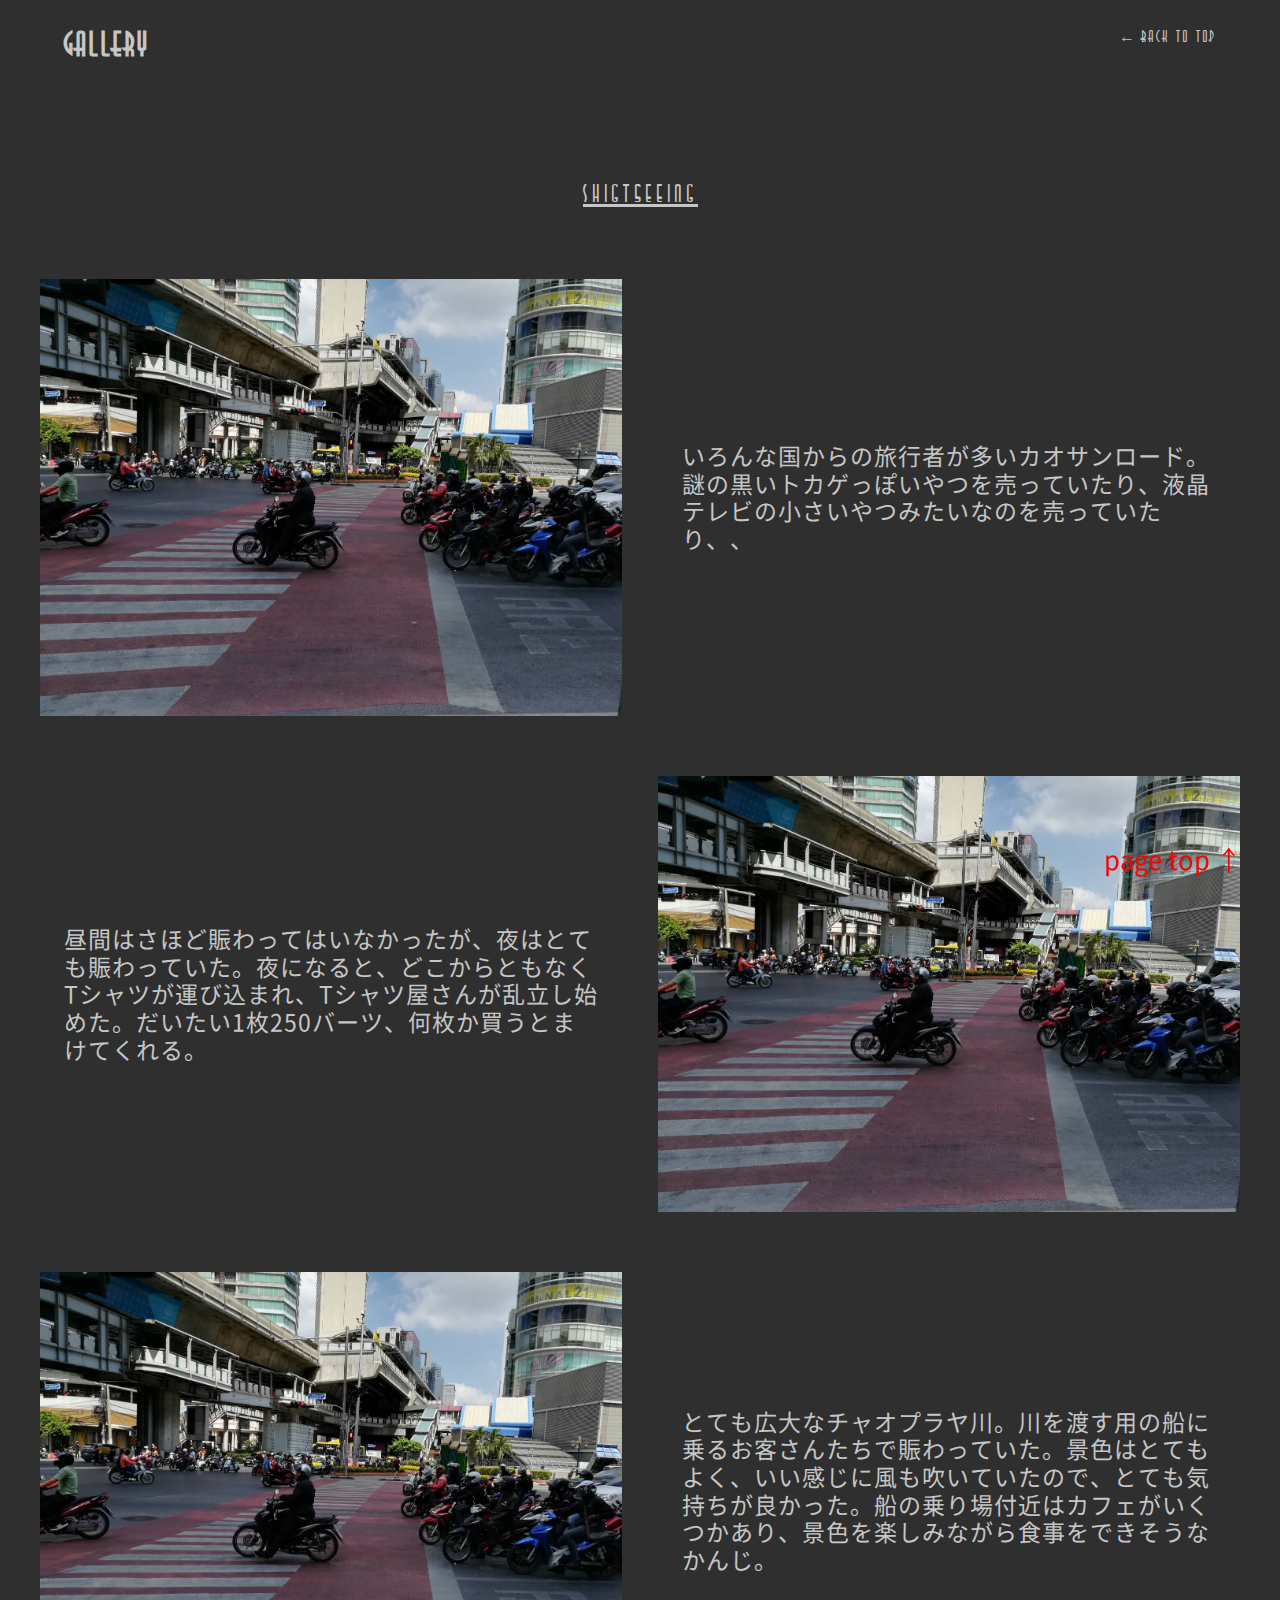
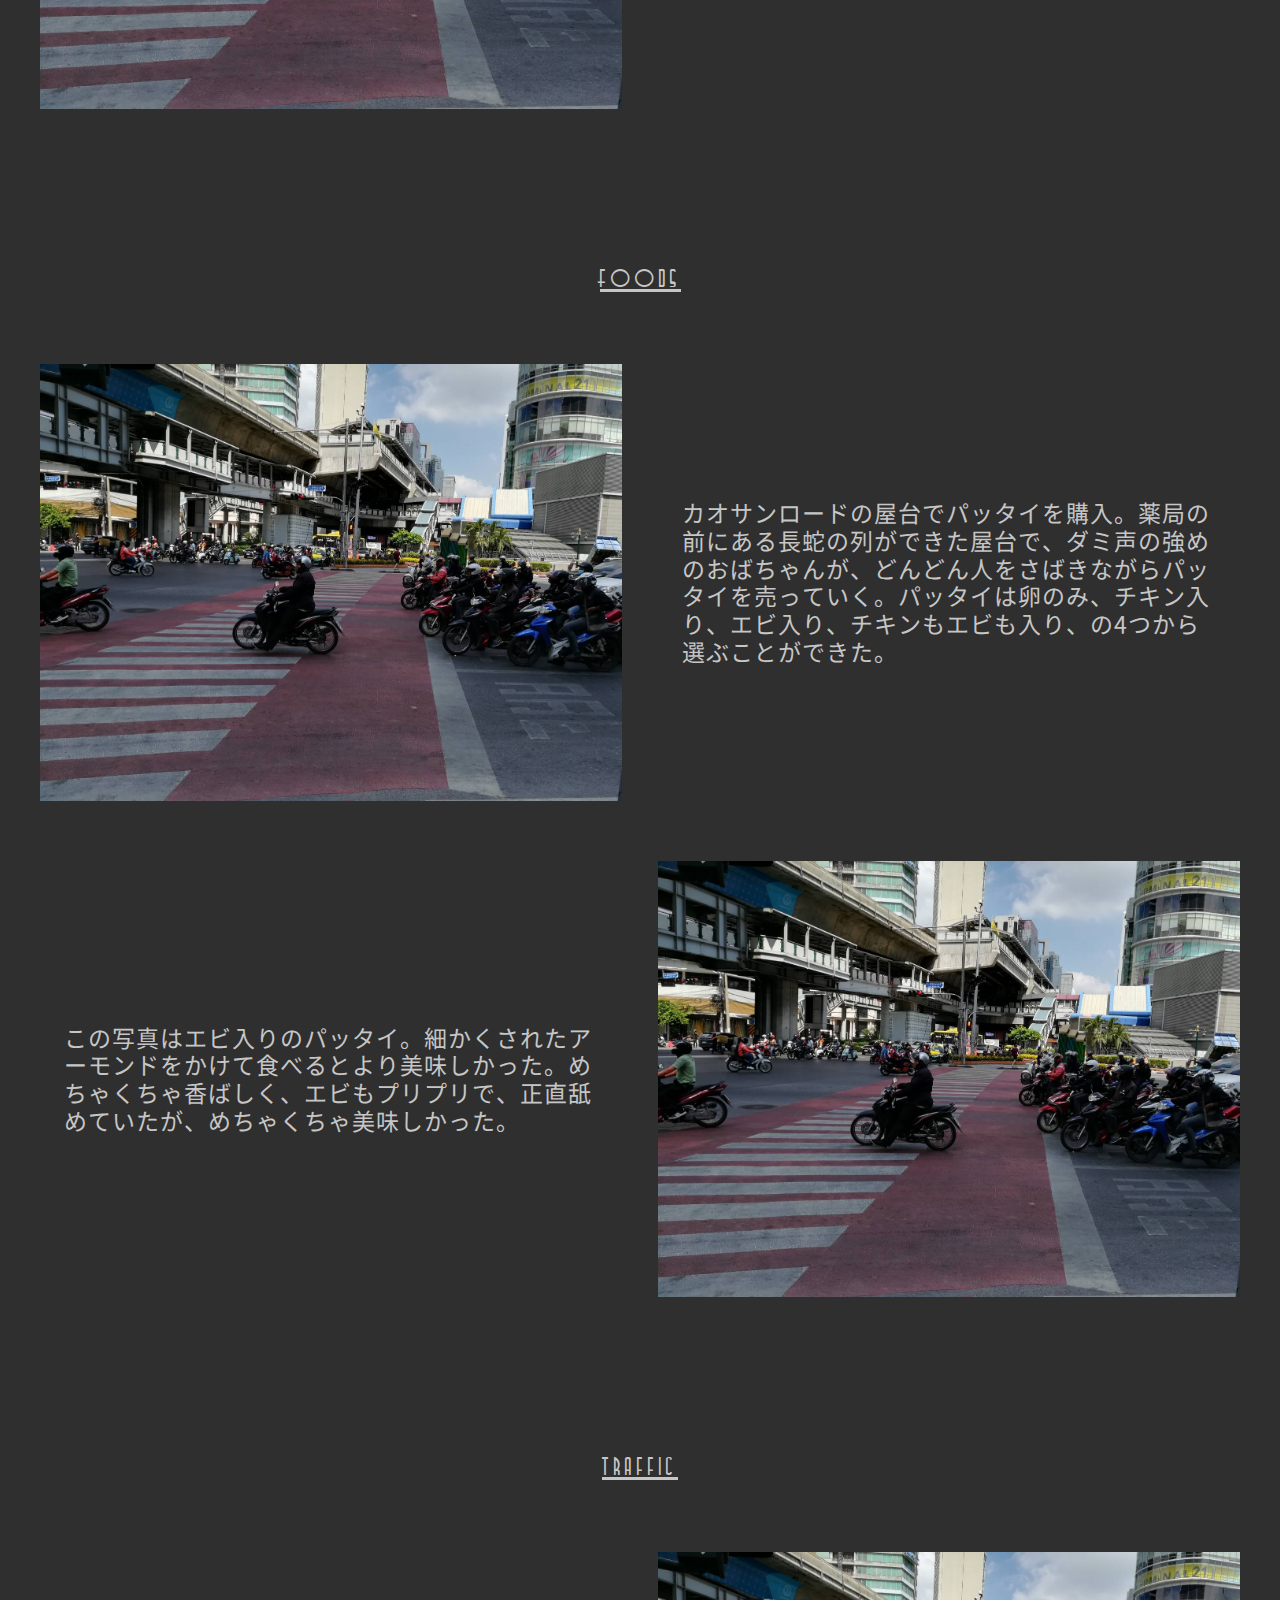
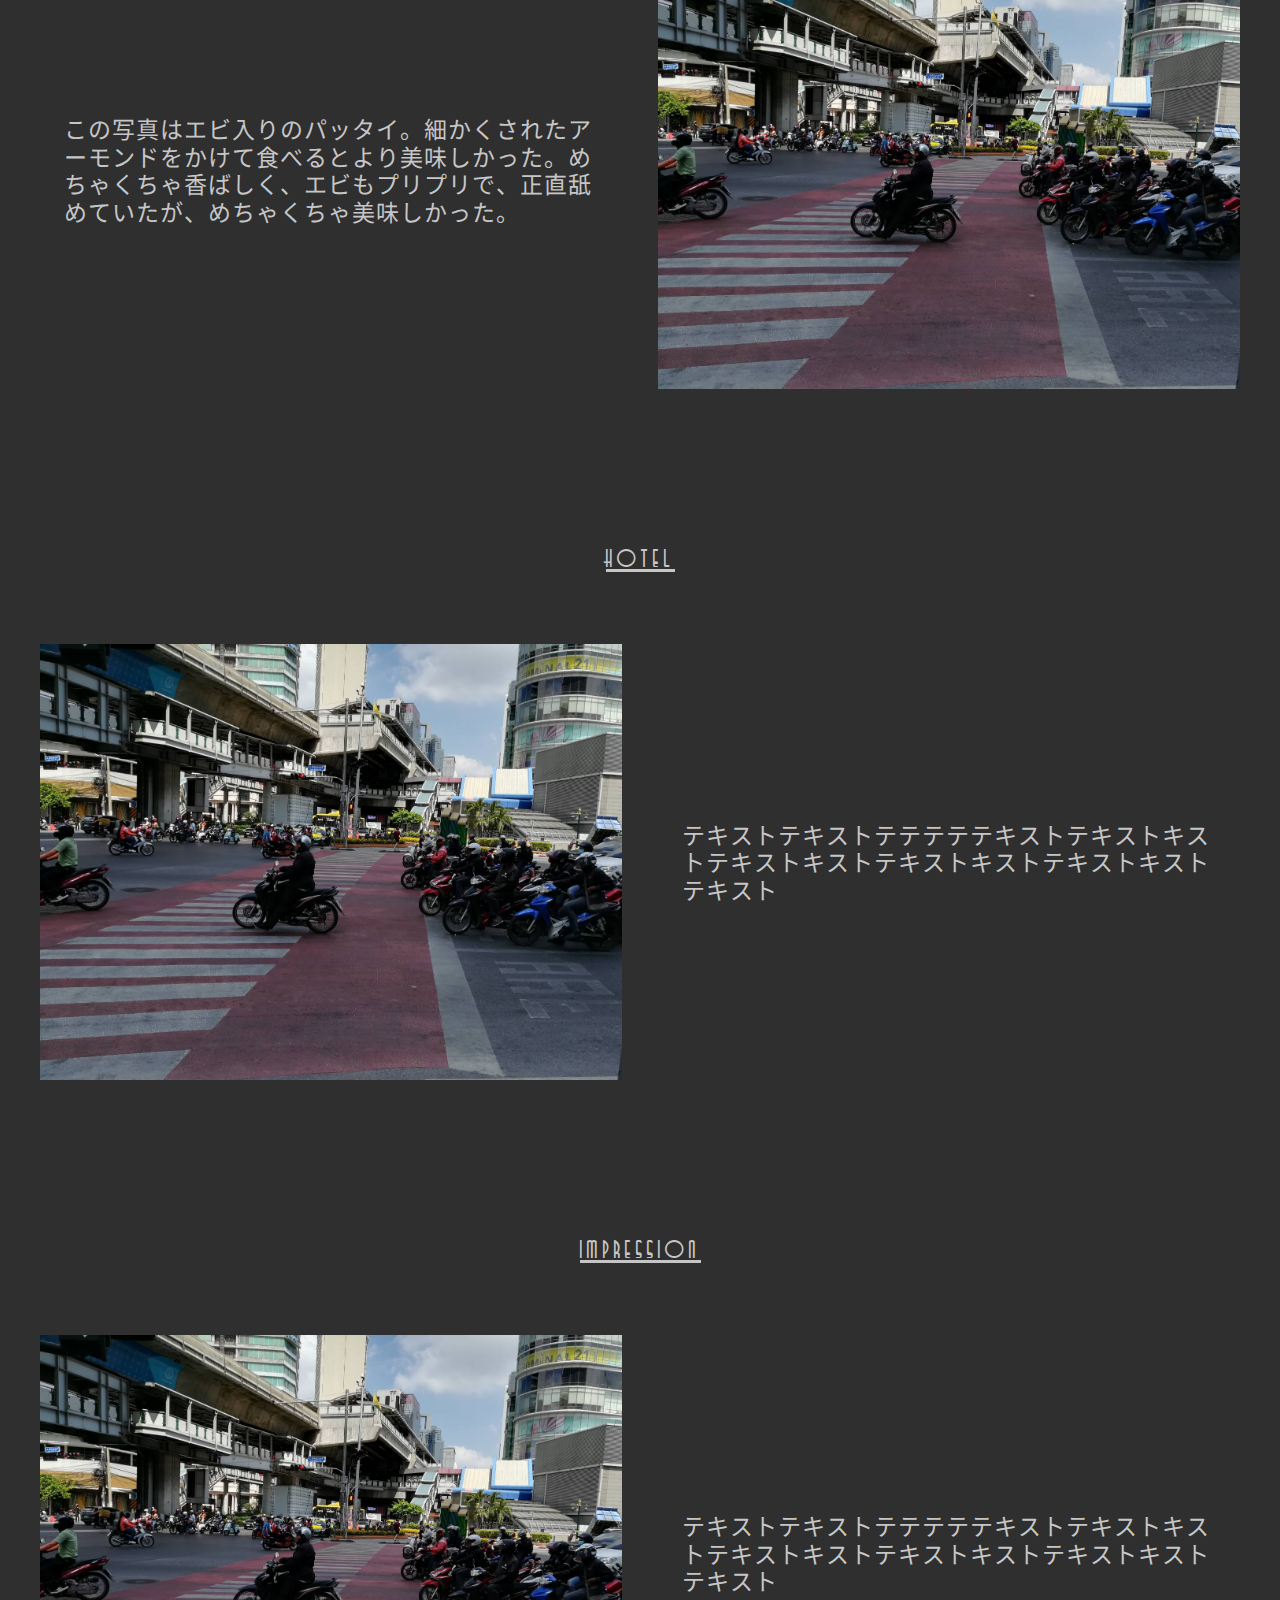
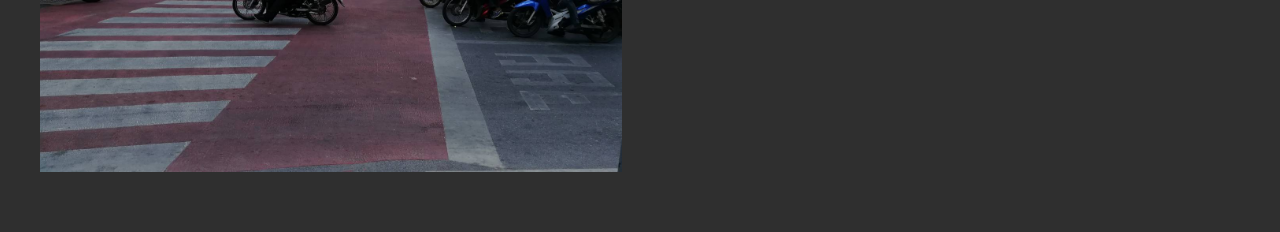
==== commit 12574e9d: "AA" ====
--- a/docs/gallery.html
+++ b/docs/gallery.html
@@ -13,7 +13,7 @@
 <header>
     <div class="container">
         <h1 class="title">GALLERY</h1>
-        <div class="backTop"><a href="./index.html">← BACK TOP</a></div>
+        <div class="backTop"><a href="./index.html">← BACK TO TOP</a></div>
     </div>
 </header>
 <main>
@@ -24,14 +24,20 @@
                 <li class="box">
                     <div class="imgBox"><img src="./img/gallery/imgBike.jpg" alt="" class="imgR"></div>
                     <div class="txtBox">
-                        <p class="txt">テキストテキストテテテテテキストテキストキストテキストキストテキストキストテキストキストテキスト</p>
+                        <p class="txt">いろんな国からの旅行者が多いカオサンロード。謎の黒いトカゲっぽいやつを売っていたり、液晶テレビの小さいやつみたいなのを売っていたり、、</p>
                     </div>
                 </li>
                 <li class="box">
                     <div class="txtBox">
-                        <p class="txt">テキストテキストテテテテテキストテキストキストテキストキストテキストキストテキストキストテキスト</p>
+                        <p class="txt">昼間はさほど賑わってはいなかったが、夜はとても賑わっていた。夜になると、どこからともなくTシャツが運び込まれ、Tシャツ屋さんが乱立し始めた。だいたい1枚250バーツ、何枚か買うとまけてくれる。</p>
                     </div>
                     <div class="imgBox"><img src="./img/gallery/imgBike.jpg" alt="" class="imgR"></div>
+                </li>
+                <li class="box">
+                    <div class="imgBox"><img src="./img/gallery/imgBike.jpg" alt="" class="imgR"></div>
+                    <div class="txtBox">
+                        <p class="txt">とても広大なチャオプラヤ川。川を渡す用の船に乗るお客さんたちで賑わっていた。景色はとてもよく、いい感じに風も吹いていたので、とても気持ちが良かった。船の乗り場付近はカフェがいくつかあり、景色を楽しみながら食事をできそうなかんじ。</p>
+                    </div>
                 </li>
             </ul>
         </div>
@@ -41,8 +47,14 @@
                 <li class="box">
                     <div class="imgBox"><img src="./img/gallery/imgBike.jpg" alt="" class="imgR"></div>
                     <div class="txtBox">
-                        <p class="txt">テキストテキストテテテテテキストテキストキストテキストキストテキストキストテキストキストテキスト</p>
+                        <p class="txt">カオサンロードの屋台でパッタイを購入。薬局の前にある長蛇の列ができた屋台で、ダミ声の強めのおばちゃんが、どんどん人をさばきながらパッタイを売っていく。パッタイは卵のみ、チキン入り、エビ入り、チキンもエビも入り、の4つから選ぶことができた。</p>
                     </div>
+                </li>
+                <li class="box">
+                    <div class="txtBox">
+                        <p class="txt">この写真はエビ入りのパッタイ。細かくされたアーモンドをかけて食べるとより美味しかった。めちゃくちゃ香ばしく、エビもプリプリで、正直舐めていたが、めちゃくちゃ美味しかった。</p>
+                    </div>
+                    <div class="imgBox"><img src="./img/gallery/imgBike.jpg" alt="" class="imgR"></div>
                 </li>
             </ul>
         </div>
@@ -50,10 +62,10 @@
             <h2 class="secTit">Traffic</h2>
             <ul>
                 <li class="box">
+                    <div class="txtBox">
+                        <p class="txt">この写真はエビ入りのパッタイ。細かくされたアーモンドをかけて食べるとより美味しかった。めちゃくちゃ香ばしく、エビもプリプリで、正直舐めていたが、めちゃくちゃ美味しかった。</p>
+                    </div>
                     <div class="imgBox"><img src="./img/gallery/imgBike.jpg" alt="" class="imgR"></div>
-                    <div class="txtBox">
-                        <p class="txt">テキストテキストテテテテテキストテキストキストテキストキストテキストキストテキストキストテキスト</p>
-                    </div>
                 </li>
             </ul>
         </div>
@@ -80,6 +92,9 @@
             </ul>
         </div>
     </div>
+    <div class="pageTop"><a href="#">page top ↑</a></div>
 </main>
+<footer>
+</footer>
 </body>
 </html>--- a/docs/css/gallery.css
+++ b/docs/css/gallery.css
@@ -91,8 +91,8 @@
 }
 .secTit{
 	display: inline-block;
-	margin: 8% auto 4%;
-	letter-spacing: 2px;
+	margin: 8% auto 6%;
+	letter-spacing: 3px;
 	font-family: 'TALLDECO', cursive;
 	font-size: 24px;
 	border-bottom: 3px solid #C6C6C6;
@@ -101,7 +101,7 @@
 }
 .box{
 	width: 100%;
-	margin-bottom: 3%;
+	margin-bottom: 5%;
 	display: flex;
 	justify-content: space-between;
 }
@@ -110,11 +110,24 @@
 }
 .txtBox{
 	width: 48.5%;
-	color: #FFF;
+	color: #C6C6C6;
 	/* background: rgba(255, 255, 255, 0.65); */
-	font-size: 2.7vw;
+	font-size: 1.8vw;
+	line-height: 1.2;
+	letter-spacing: 1px;
 	padding: 2%;
 	display: flex;
 	align-items: center;
 	box-sizing: border-box;
+	text-align: left;
+}
+.pageTop{
+	position: fixed;
+	bottom: 3%;
+	right: 3%;
+}
+.pageTop a{
+	text-decoration: none;
+	color: red;
+	font-size: 2vw;;
 }